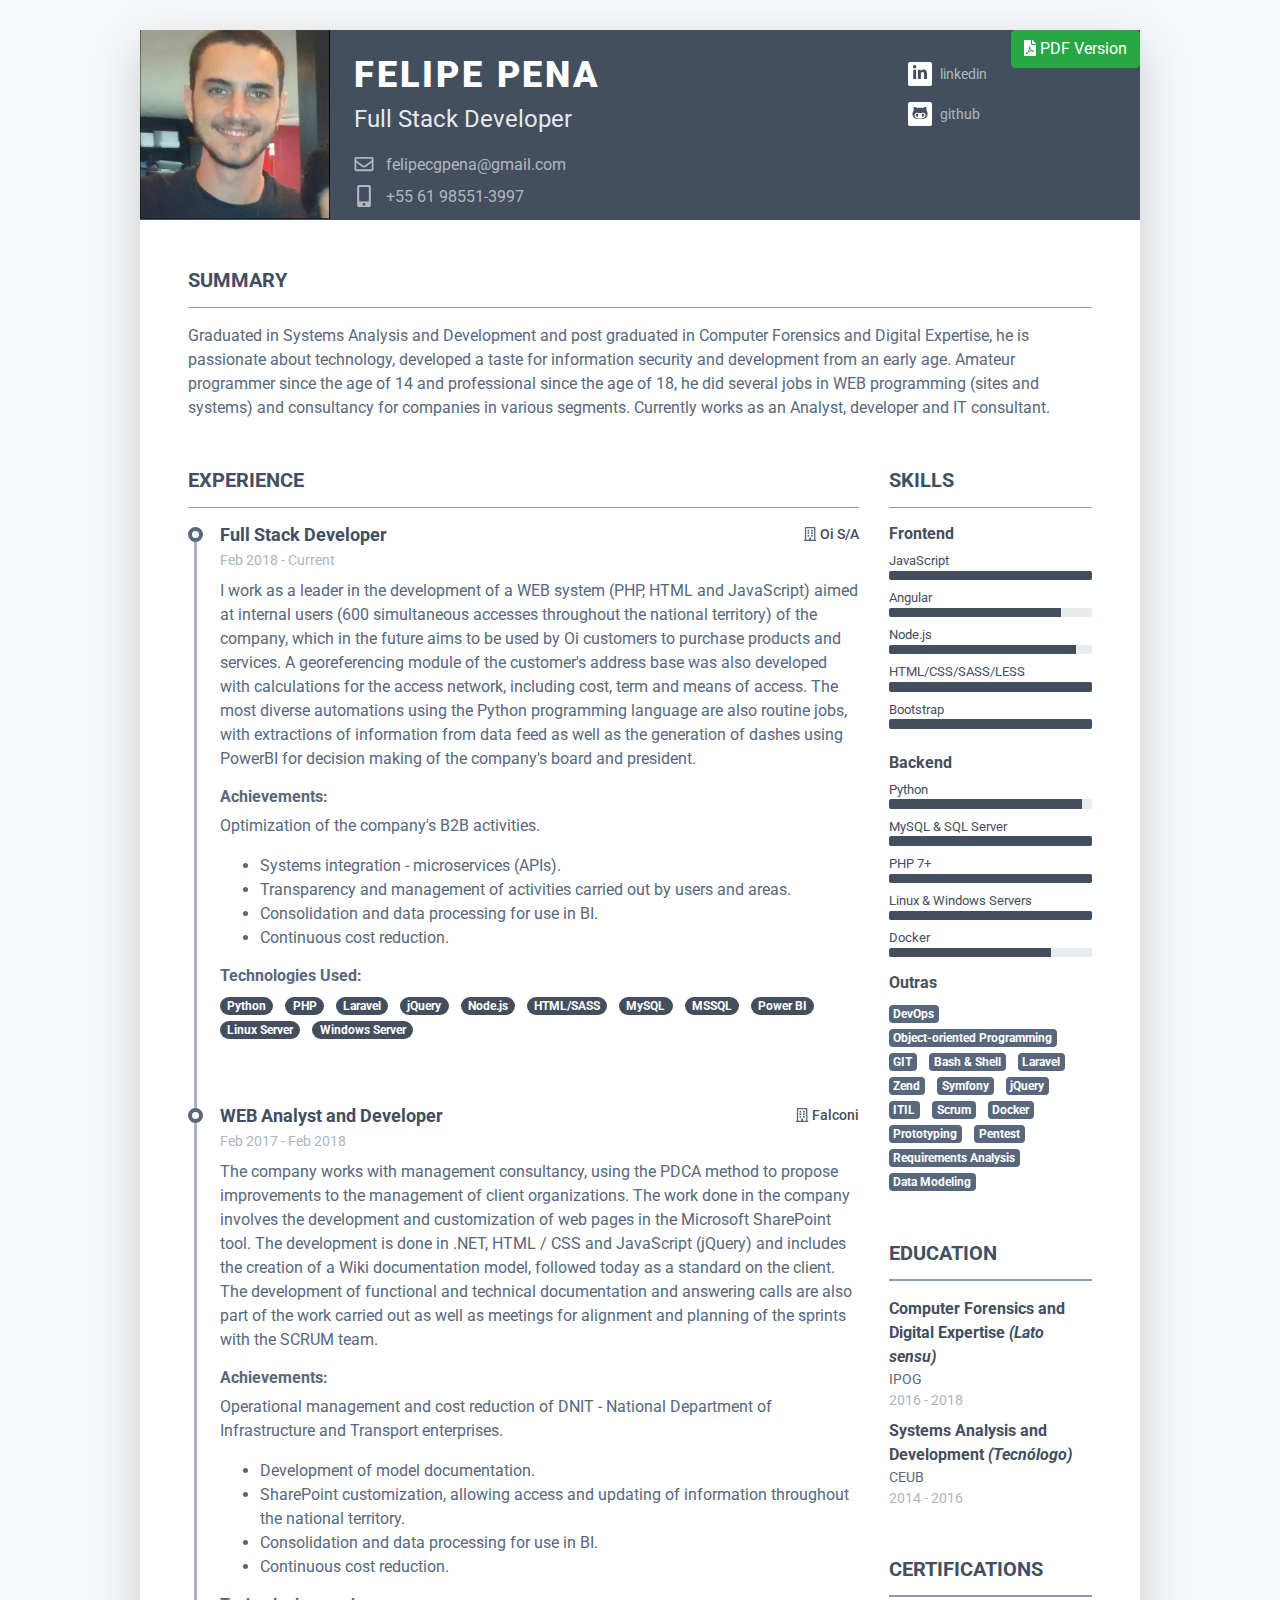
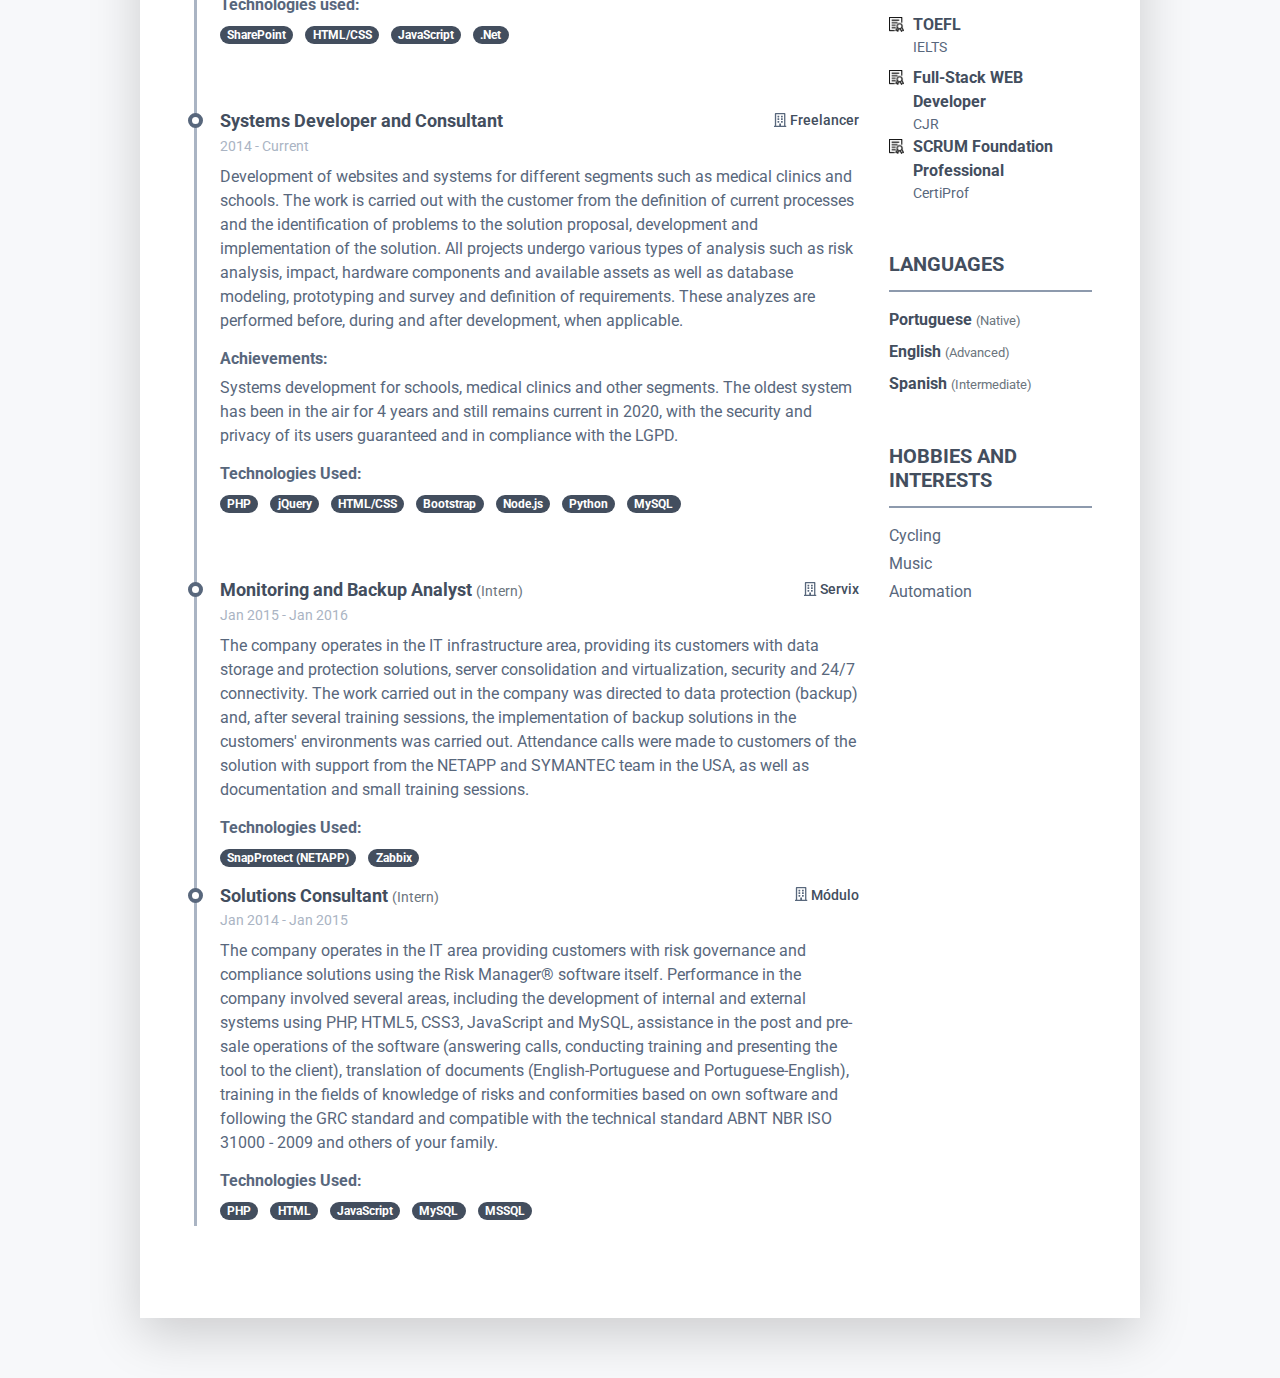
==== index_en.html @ a61c94fe "added english cv" ====
<!DOCTYPE html>
<html lang="en">

<head>
  <title>Felipe Pena -  Full Stack Developer</title>

  <meta charset="utf-8">
  <meta http-equiv="X-UA-Compatible" content="IE=edge">
  <meta name="viewport" content="width=device-width, initial-scale=1.0">
  <link rel="shortcut icon" href=".ico">

  <!-- Google Font -->
  <link href="https://fonts.googleapis.com/css?family=Roboto:300,400,500,700,900" rel="stylesheet">

  <!-- FontAwesome JS-->
  <script defer src="assets/fontawesome/js/all.min.js"></script>

  <!-- Theme CSS -->
  <link id="theme-style" rel="stylesheet" href="assets/css/pillar-1.css">

  <style>
    .img-cert {
      width: 15px;
      padding-bottom: 10px;
    }
  </style>

</head>

<body>

  <article class="resume-wrapper text-center position-relative">
    <!-- <select class="selectpicker" data-width="fit">
      <option data-content='<span class="flag-icon flag-icon-us"></span> English'>English</option>
      <option  data-content='<span class="flag-icon flag-icon-mx"></span> Español'>Español</option>
    </select> -->
    <div class="resume-wrapper-inner mx-auto text-left bg-white shadow-lg">
      <header class="resume-header pt-4 pt-md-0">
        <div class="media flex-column flex-md-row">
          <img class="mr-3 img-fluid picture mx-auto" src="assets/images/profile.jpg" alt="">
          <div class="media-body p-4 d-flex flex-column flex-md-row mx-auto mx-lg-0">
            <div class="primary-info">
              <h1 class="name mt-0 mb-1 text-white text-uppercase">Felipe Pena</h1>
              <div class="title mb-3">Full Stack Developer</div>
              <ul class="list-unstyled">
                <li class="mb-2">
                  <a href='mailto:felipecgpena@gmail.com?subject=[Curriculum] Contact &body=Write here the reason for your contact...' target='_blank'>
                    <i class="far fa-envelope fa-fw mr-2"data-fa-transform="grow-3"></i> felipecgpena@gmail.com
                  </a>
                </li>
                <li>
                  <a href="#">
                    <i class="fas fa-mobile-alt fa-fw mr-2" data-fa-transform="grow-6"></i> +55 61 98551-3997
                  </a>
                </li>
              </ul>
            </div>
            <!--//primary-info-->
            <div class="secondary-info ml-md-auto mt-2">
              <!-- <ul class="resume-social list-unstyled" style="position: absolute;margin-top: 4em;margin-left: 35em;"> -->
              <ul class="resume-social list-unstyled">
                <li class="mb-3"><a href="https://www.linkedin.com/in/felipe-pena-bb5931125/" target="_blank"><span class="fa-container text-center mr-2"><i class="fab fa-linkedin-in fa-fw"></i></span>linkedin</a></li>
                <li class="mb-3"><a href="https://github.com/devcentre" target="_blank"><span class="fa-container text-center mr-2"><i class="fab fa-github-alt fa-fw"></i></span>github</a></li>
                <!-- <li class="mb-3"><a href="#"><span class="fa-container text-center mr-2"><i class="fab fa-codepen fa-fw"></i></span>codepen.io/username/</a></li> -->
                <!-- <li><a href="#"><span class="fa-container text-center mr-2"><i class="fas fa-globe"></i></span>yourwebsite.com</a></li> -->
              </ul>
            </div>
            <!--//secondary-info-->

          </div>
          <!--//media-body-->
          <div class='buttonDownload float-right'>
            <button type='submit' class='btn btn-success ' onclick='window.open("FelipePena-CV.pdf")'><i class='fas fa-file-pdf'></i> PDF Version</button>
          </div>
          <!--//media-->
        </div>

      </header>
      <div class="resume-body p-5">
        <section class="resume-section summary-section mb-5">
          <h2 class="resume-section-title text-uppercase font-weight-bold pb-3 mb-3">Summary</h2>
          <div class="resume-section-content">
            <p class="mb-0 ">
              Graduated in Systems Analysis and Development and post graduated in Computer Forensics and Digital Expertise,
              he is passionate about technology, developed a taste for information security and development from an early age.
              Amateur programmer since the age of 14 and professional since the age of 18, he did several jobs in WEB
              programming (sites and systems) and consultancy for companies in various segments. Currently works as an Analyst,
              developer and IT consultant.
            </p>
          </div>
        </section>
        <!--//summary-section-->
        <div class="row">
          <div class="col-lg-9">
            <section class="resume-section experience-section mb-5">
              <h2 class="resume-section-title text-uppercase font-weight-bold pb-3 mb-3">EXPERIENCE</h2>
              <div class="resume-section-content">
                <div class="resume-timeline position-relative">
                  <article class="resume-timeline-item position-relative pb-5">

                    <div class="resume-timeline-item-header mb-2">
                      <div class="d-flex flex-column flex-md-row">
                        <h3 class="resume-position-title font-weight-bold mb-1">Full Stack Developer</h3>
                        <div class="resume-company-name ml-auto"><i class="far fa-building"></i> <a href='https://www.oi.com.br/' target='_blank'>Oi S/A</a></div>
                      </div>
                      <!--//row-->
                      <div class="resume-position-time">Feb 2018 - Current</div>
                    </div>
                    <!--//resume-timeline-item-header-->
                    <div class="resume-timeline-item-desc">
                      <p>
                        I work as a leader in the development of a WEB system (PHP, HTML and JavaScript) aimed at
                        internal users (600 simultaneous accesses throughout the national territory) of the company,
                        which in the future aims to be used by Oi customers to purchase products and services.
                        A georeferencing module of the customer's address base was also developed with calculations
                        for the access network, including cost, term and means of access. The most diverse automations
                        using the Python programming language are also routine jobs, with extractions of information from
                        data feed as well as the generation of dashes using PowerBI for decision making of the company's
                        board and president.
                      </p>
                      <h4 class="resume-timeline-item-desc-heading font-weight-bold">Achievements:</h4>
                      <p>Optimization of the company's B2B activities.</p>
                      <ul>
                        <li>Systems integration - microservices (APIs).</li>
                        <li>Transparency and management of activities carried out by users and areas.</li>
                        <li>Consolidation and data processing for use in BI.</li>
                        <li>Continuous cost reduction.</li>
                      </ul>
                      <h4 class="resume-timeline-item-desc-heading font-weight-bold">Technologies Used:</h4>
                      <ul class="list-inline">
                        <li class="list-inline-item"><span class="badge badge-primary badge-pill">Python</span></li>
                        <li class="list-inline-item"><span class="badge badge-primary badge-pill">PHP</span></li>
                        <li class="list-inline-item"><span class="badge badge-primary badge-pill">Laravel</span></li>
                        <li class="list-inline-item"><span class="badge badge-primary badge-pill">jQuery</span></li>
                        <li class="list-inline-item"><span class="badge badge-primary badge-pill">Node.js</span></li>
                        <li class="list-inline-item"><span class="badge badge-primary badge-pill">HTML/SASS</span></li>
                        <li class="list-inline-item"><span class="badge badge-primary badge-pill">MySQL</span></li>
                        <li class="list-inline-item"><span class="badge badge-primary badge-pill">MSSQL</span></li>
                        <li class="list-inline-item"><span class="badge badge-primary badge-pill">Power BI</span></li>
                        <li class="list-inline-item"><span class="badge badge-primary badge-pill">Linux Server</span></li>
                        <li class="list-inline-item"><span class="badge badge-primary badge-pill">Windows Server</span></li>
                      </ul>
                    </div>
                    <!--//resume-timeline-item-desc-->

                  </article>
                  <!--//resume-timeline-item-->

                  <article class="resume-timeline-item position-relative pb-5">

                    <div class="resume-timeline-item-header mb-2">
                      <div class="d-flex flex-column flex-md-row">
                        <h3 class="resume-position-title font-weight-bold mb-1">WEB Analyst and Developer</h3>
                        <div class="resume-company-name ml-auto"><i class="far fa-building"></i> <a href='https://falconi.com' target='_blank'>Falconi</a></div>
                      </div>
                      <!--//row-->
                      <div class="resume-position-time">Feb 2017 - Feb 2018</div>
                    </div>
                    <!--//resume-timeline-item-header-->
                    <div class="resume-timeline-item-desc">
                      <p>
                        The company works with management consultancy, using the PDCA method to propose improvements to
                        the management of client organizations. The work done in the company involves the development and
                        customization of web pages in the Microsoft SharePoint tool. The development is done in .NET, HTML / CSS
                        and JavaScript (jQuery) and includes the creation of a Wiki documentation model, followed today as a
                        standard on the client. The development of functional and technical documentation and answering calls
                        are also part of the work carried out as well as meetings for alignment and planning of the sprints
                        with the SCRUM team.
                      </p>
                      <!-- <p>Lorem ipsum dolor sit amet, consectetuer adipiscing elit. Aenean commodo ligula eget dolor. Aenean massa. Cum sociis natoque penatibus et magnis dis parturient montes.</p> -->
                      <h4 class="resume-timeline-item-desc-heading font-weight-bold">Achievements:</h4>
                      <p>Operational management and cost reduction of DNIT - National Department of Infrastructure and Transport enterprises.</p>
                      <ul>
                        <li>Development of model documentation.</li>
                        <li>SharePoint customization, allowing access and updating of information throughout the national territory.</li>
                        <li>Consolidation and data processing for use in BI.</li>
                        <li>Continuous cost reduction.</li>
                      </ul>
                      <h4 class="resume-timeline-item-desc-heading font-weight-bold">Technologies used:</h4>
                      <ul class="list-inline">
                        <li class="list-inline-item"><span class="badge badge-primary badge-pill">SharePoint</span></li>
                        <li class="list-inline-item"><span class="badge badge-primary badge-pill">HTML/CSS</span></li>
                        <li class="list-inline-item"><span class="badge badge-primary badge-pill">JavaScript</span></li>
                        <li class="list-inline-item"><span class="badge badge-primary badge-pill">.Net</span></li>
                        <!-- <li class="list-inline-item"><span class="badge badge-primary badge-pill"></span></li> -->
                        <!-- <li class="list-inline-item"><span class="badge badge-primary badge-pill">HTML/SASS</span></li> -->
                      </ul>
                    </div>
                    <!--//resume-timeline-item-desc-->

                  </article>
                  <!--//resume-timeline-item-->

                  <article class="resume-timeline-item position-relative pb-5">

                    <div class="resume-timeline-item-header mb-2">
                      <div class="d-flex flex-column flex-md-row">
                        <h3 class="resume-position-title font-weight-bold mb-1">Systems Developer and Consultant</h3>
                        <div class="resume-company-name ml-auto"><i class="far fa-building"></i> <a href='#'>Freelancer</a></div>
                      </div>
                      <!--//row-->
                      <div class="resume-position-time">2014 - Current</div>
                    </div>
                    <!--//resume-timeline-item-header-->
                    <div class="resume-timeline-item-desc">
                      <p>
                        Development of websites and systems for different segments such as medical clinics and schools.
                        The work is carried out with the customer from the definition of current processes and the
                        identification of problems to the solution proposal, development and implementation of the solution.
                        All projects undergo various types of analysis such as risk analysis, impact, hardware components and
                        available assets as well as database modeling, prototyping and survey and definition of requirements.
                        These analyzes are performed before, during and after development, when applicable.
                      </p>
                      <h4 class="resume-timeline-item-desc-heading font-weight-bold">Achievements:</h4>
                      <p>
                        Systems development for schools, medical clinics and other segments.
                        The oldest system has been in the air for 4 years and still remains current in 2020,
                        with the security and privacy of its users guaranteed and in compliance with the LGPD.
                      </p>
                      <h4 class="resume-timeline-item-desc-heading font-weight-bold">Technologies Used:</h4>
                      <ul class="list-inline">
                        <li class="list-inline-item"><span class="badge badge-primary badge-pill">PHP</span></li>
                        <li class="list-inline-item"><span class="badge badge-primary badge-pill">jQuery</span></li>
                        <li class="list-inline-item"><span class="badge badge-primary badge-pill">HTML/CSS</span></li>
                        <li class="list-inline-item"><span class="badge badge-primary badge-pill">Bootstrap</span></li>
                        <li class="list-inline-item"><span class="badge badge-primary badge-pill">Node.js</span></li>
                        <li class="list-inline-item"><span class="badge badge-primary badge-pill">Python</span></li>
                        <li class="list-inline-item"><span class="badge badge-primary badge-pill">MySQL</span></li>
                      </ul>
                    </div>
                    <!--//resume-timeline-item-desc-->

                  </article>
                  <!--//resume-timeline-item-->

                  <article class="resume-timeline-item position-relative">

                    <div class="resume-timeline-item-header mb-2">
                      <div class="d-flex flex-column flex-md-row">
                        <h3 class="resume-position-title font-weight-bold mb-1">Monitoring and Backup Analyst <small class="text-muted">(Intern)</small></h3>
                        <div class="resume-company-name ml-auto"><i class="far fa-building"></i> <a href='http://servix.com/' target='_blank'>Servix</a></div>
                      </div>
                      <!--//row-->
                      <div class="resume-position-time">Jan 2015 - Jan 2016</div>
                    </div>
                    <!--//resume-timeline-item-header-->
                    <div class="resume-timeline-item-desc">
                      <p>
                        The company operates in the IT infrastructure area, providing its customers with data storage
                        and protection solutions, server consolidation and virtualization, security and 24/7 connectivity.
                        The work carried out in the company was directed to data protection (backup) and, after several training
                        sessions, the implementation of backup solutions in the customers' environments was carried out.
                        Attendance calls were made to customers of the solution with support from the NETAPP and SYMANTEC
                        team in the USA, as well as documentation and small training sessions.
                      </p>
                      <h4 class="resume-timeline-item-desc-heading font-weight-bold">Technologies Used:</h4>
                      <ul class="list-inline">
                        <li class="list-inline-item"><span class="badge badge-primary badge-pill">SnapProtect (NETAPP)</span></li>
                        <li class="list-inline-item"><span class="badge badge-primary badge-pill">Zabbix</span></li>
                        <li class="list-inline-item"><span class="badge badge-primary badge-pill"></span></li>
                        <!-- <li class="list-inline-item"><span class="badge badge-primary badge-pill">HTML/LESS</span></li> -->
                        <!-- <li class="list-inline-item"><span class="badge badge-primary badge-pill">MongoDB</span></li> -->
                      </ul>
                    </div>
                    <!--//resume-timeline-item-desc-->

                  </article>
                  <!--//resume-timeline-item-->

                  <article class="resume-timeline-item position-relative">

                    <div class="resume-timeline-item-header mb-2">
                      <div class="d-flex flex-column flex-md-row">
                        <h3 class="resume-position-title font-weight-bold mb-1">Solutions Consultant <small class="text-muted">(Intern)</small></h3>
                        <div class="resume-company-name ml-auto"><i class="far fa-building"></i> <a href='https://www.modulo.com.br/' target='_blank'>Módulo</a></div>
                      </div>
                      <!--//row-->
                      <div class="resume-position-time">Jan 2014 - Jan 2015</div>
                    </div>
                    <!--//resume-timeline-item-header-->
                    <div class="resume-timeline-item-desc">
                      <p>
                        The company operates in the IT area providing customers with risk governance and compliance solutions
                        using the Risk Manager® software itself. Performance in the company involved several areas, including
                        the development of internal and external systems using PHP, HTML5, CSS3, JavaScript and MySQL, assistance
                        in the post and pre-sale operations of the software (answering calls, conducting training and presenting
                        the tool to the client), translation of documents (English-Portuguese and Portuguese-English), training
                        in the fields of knowledge of risks and conformities based on own software and following the GRC standard
                        and compatible with the technical standard ABNT NBR ISO 31000 - 2009 and others of your family.
                      </p>
                      <h4 class="resume-timeline-item-desc-heading font-weight-bold">Technologies Used:</h4>
                      <ul class="list-inline">
                        <li class="list-inline-item"><span class="badge badge-primary badge-pill">PHP</span></li>
                        <li class="list-inline-item"><span class="badge badge-primary badge-pill">HTML</span></li>
                        <li class="list-inline-item"><span class="badge badge-primary badge-pill">JavaScript</span></li>
                        <li class="list-inline-item"><span class="badge badge-primary badge-pill">MySQL</span></li>
                        <li class="list-inline-item"><span class="badge badge-primary badge-pill">MSSQL</span></li>
                        <!-- <li class="list-inline-item"><span class="badge badge-primary badge-pill">HTML/LESS</span></li> -->
                        <!-- <li class="list-inline-item"><span class="badge badge-primary badge-pill">MongoDB</span></li> -->
                      </ul>
                    </div>
                    <!--//resume-timeline-item-desc-->

                  </article>
                  <!--//resume-timeline-item-->


                </div>
                <!--//resume-timeline-->






              </div>
            </section>
            <!--//experience-section-->
          </div>
          <div class="col-lg-3">
            <section class="resume-section skills-section mb-5">
              <h2 class="resume-section-title text-uppercase font-weight-bold pb-3 mb-3">Skills</h2>
              <div class="resume-section-content">
                <div class="resume-skill-item">
                  <h4 class="resume-skills-cat font-weight-bold">Frontend</h4>
                  <ul class="list-unstyled mb-4">

                    <!-- <li class="mb-2">
								            <div class="resume-skill-name">Python</div>
									        <div class="progress resume-progress">
											    <div class="progress-bar theme-progress-bar-dark" role="progressbar" style="width: 95%" aria-valuenow="25" aria-valuemin="0" aria-valuemax="100"></div>
											</div>
								        </li> -->
                    <li class="mb-2">
                      <div class="resume-skill-name">JavaScript</div>
                      <div class="progress resume-progress">
                        <div class="progress-bar theme-progress-bar-dark" role="progressbar" style="width: 100%" aria-valuenow="25" aria-valuemin="0" aria-valuemax="100"></div>
                      </div>
                    </li>
                    <li class="mb-2">
                      <div class="resume-skill-name">Angular</div>
                      <div class="progress resume-progress">
                        <div class="progress-bar theme-progress-bar-dark" role="progressbar" style="width: 85%" aria-valuenow="25" aria-valuemin="0" aria-valuemax="100"></div>
                      </div>
                    </li>
                    </li>
                    <li class="mb-2">
                      <div class="resume-skill-name">Node.js</div>
                      <div class="progress resume-progress">
                        <div class="progress-bar theme-progress-bar-dark" role="progressbar" style="width: 92%" aria-valuenow="25" aria-valuemin="0" aria-valuemax="100"></div>
                      </div>
                    </li>
                    <li class="mb-2">
                      <div class="resume-skill-name">HTML/CSS/SASS/LESS</div>
                      <div class="progress resume-progress">
                        <div class="progress-bar theme-progress-bar-dark" role="progressbar" style="width: 100%" aria-valuenow="25" aria-valuemin="0" aria-valuemax="100"></div>
                      </div>
                    </li>
                    <li class="mb-2">
                      <div class="resume-skill-name">Bootstrap</div>
                      <div class="progress resume-progress">
                        <div class="progress-bar theme-progress-bar-dark" role="progressbar" style="width: 100%" aria-valuenow="25" aria-valuemin="0" aria-valuemax="100"></div>
                      </div>
                    </li>
                  </ul>
                </div>
                <!--//resume-skill-item-->

                <div class="resume-skill-item">
                  <h4 class="resume-skills-cat font-weight-bold">Backend</h4>
                  <ul class="list-unstyled">
                    <li class="mb-2">
                      <div class="resume-skill-name">Python </div>
                      <div class="progress resume-progress">
                        <div class="progress-bar theme-progress-bar-dark" role="progressbar" style="width: 95%" aria-valuenow="25" aria-valuemin="0" aria-valuemax="100"></div>
                      </div>
                    </li>
                    <li class="mb-2">
                      <div class="resume-skill-name">MySQL &amp; SQL Server</div>
                      <div class="progress resume-progress">
                        <div class="progress-bar theme-progress-bar-dark" role="progressbar" style="width:100%" aria-valuenow="25" aria-valuemin="0" aria-valuemax="100"></div>
                      </div>
                    </li>
                    <li class="mb-2">
                      <div class="resume-skill-name">PHP 7+</div>
                      <div class="progress resume-progress">
                        <div class="progress-bar theme-progress-bar-dark" role="progressbar" style="width: 100%" aria-valuenow="25" aria-valuemin="0" aria-valuemax="100"></div>
                      </div>
                    </li>
                    <li class="mb-2">
                      <div class="resume-skill-name">Linux &amp; Windows Servers</div>
                      <div class="progress resume-progress">
                        <div class="progress-bar theme-progress-bar-dark" role="progressbar" style="width: 100%" aria-valuenow="25" aria-valuemin="0" aria-valuemax="100"></div>
                      </div>
                    </li>
                    <li class="mb-2">
                      <div class="resume-skill-name">Docker</div>
                      <div class="progress resume-progress">
                        <div class="progress-bar theme-progress-bar-dark" role="progressbar" style="width: 80%" aria-valuenow="25" aria-valuemin="0" aria-valuemax="100"></div>
                      </div>
                    </li>
                  </ul>
                </div>
                <!--//resume-skill-item-->

                <div class="resume-skill-item">
                  <h4 class="resume-skills-cat font-weight-bold">Outras</h4>
                  <ul class="list-inline">
                    <li class="list-inline-item"><span class="badge badge-secondary">DevOps</span></li>
                    <li class="list-inline-item"><span class="badge badge-secondary">Object-oriented Programming</span></li>
                    <li class="list-inline-item"><span class="badge badge-secondary">GIT</span></li>
                    <li class="list-inline-item"><span class="badge badge-secondary">Bash & Shell</span></li>
                    <li class="list-inline-item"><span class="badge badge-secondary">Laravel</span></li>
                    <li class="list-inline-item"><span class="badge badge-secondary">Zend</span></li>
                    <li class="list-inline-item"><span class="badge badge-secondary">Symfony</span></li>
                    <li class="list-inline-item"><span class="badge badge-secondary">jQuery</span></li>
                    <li class="list-inline-item"><span class="badge badge-secondary">ITIL</span></li>
                    <li class="list-inline-item"><span class="badge badge-secondary">Scrum</span></li>
                    <li class="list-inline-item"><span class="badge badge-secondary">Docker</span></li>
                    <li class="list-inline-item"><span class="badge badge-secondary">Prototyping</span></li>
                    <li class="list-inline-item"><span class="badge badge-secondary">Pentest</span></li>
                    <li class="list-inline-item"><span class="badge badge-secondary">Requirements Analysis</span></li>
                    <li class="list-inline-item"><span class="badge badge-secondary">Data Modeling</span></li>


                    <!-- <li class="list-inline-item"><span class="badge badge-light">Shopify</span></li> -->
                  </ul>
                </div>
                <!--//resume-skill-item-->
              </div>
              <!--resume-section-content-->
            </section>
            <!--//skills-section-->
            <section class="resume-section education-section mb-5">
              <h2 class="resume-section-title text-uppercase font-weight-bold pb-3 mb-3">Education</h2>
              <div class="resume-section-content">
                <ul class="list-unstyled">
                  <li class="mb-2">
                    <div class="resume-degree font-weight-bold">Computer Forensics and Digital Expertise <i>(Lato sensu)</i></div>
                    <div class="resume-degree-org">IPOG</div>
                    <div class="resume-degree-time">2016 - 2018</div>
                  </li>
                  <li>
                    <div class="resume-degree font-weight-bold">Systems Analysis and Development <i>(Tecnólogo)</i></div>
                    <div class="resume-degree-org">CEUB</div>
                    <div class="resume-degree-time">2014 - 2016</div>
                  </li>
                </ul>
              </div>
            </section>
            <!--//education-section-->
            <section class="resume-section reference-section mb-5">
              <h2 class="resume-section-title text-uppercase font-weight-bold pb-3 mb-3">Certifications</h2>
              <div class="resume-section-content">
                <ul class="list-unstyled resume-awards-list">
                  <li class="mb-2 pl-4 position-relative">
                    <i class="resume-award-icon position-absolute" data-fa-transform="shrink-2"><img class='img-cert' src='assets/images/cert.png' /></i>
                    <div class="resume-award-name">TOEFL</div>
                    <div class="resume-award-desc">IELTS</div>
                  </li>
                  <li class="mb-0 pl-4 position-relative">
                    <i class="resume-award-icon position-absolute" data-fa-transform="shrink-2"><img class='img-cert' src='assets/images/cert.png' /></i>
                    <div class="resume-award-name">Full-Stack WEB Developer</div>
                    <div class="resume-award-desc">CJR</div>
                  </li>
                  <li class="mb-0 pl-4 position-relative">
                    <i class="resume-award-icon position-absolute" data-fa-transform="shrink-2"><img class='img-cert' src='assets/images/cert.png' /></i>
                    <div class="resume-award-name">SCRUM Foundation Professional</div>
                    <div class="resume-award-desc">CertiProf</div>
                  </li>
                </ul>
              </div>
            </section>
            <!--//interests-section-->
            <section class="resume-section language-section mb-5">
              <h2 class="resume-section-title text-uppercase font-weight-bold pb-3 mb-3">Languages</h2>
              <div class="resume-section-content">
                <ul class="list-unstyled resume-lang-list">
                  <!-- <li class="mb-2">
                      <span class="resume-lang-name font-weight-bold">Português</span> <i>(Nativo)</i>
                      <div class="progress resume-progress">
                        <div class="progress-bar theme-progress-bar-dark" role="progressbar" style="width: 100%" aria-valuenow="100" aria-valuemin="0" aria-valuemax="100"></div>
                      </div>
                    </li>
                    <li class="mb-2">
                      <span class="resume-lang-name font-weight-bold">Inglês</span> <i>(Avançado)</i>
                      <div class="progress resume-progress">
                        <div class="progress-bar theme-progress-bar-dark" role="progressbar" style="width: 100%" aria-valuenow="25" aria-valuemin="0" aria-valuemax="100"></div>
                      </div>
                    </li>
                    <li class="mb-2">
                      <span class="resume-lang-name font-weight-bold">Espanhol</span> <i>(Intermediário)</i>
                      <div class="progress resume-progress">
                        <div class="progress-bar theme-progress-bar-dark" role="progressbar" style="width: 50%" aria-valuenow="25" aria-valuemin="0" aria-valuemax="100"></div>
                      </div>
                    </li> -->
                  <li class="mb-2"><span class="resume-lang-name font-weight-bold">Portuguese</span> <small class="text-muted font-weight-normal">(Native)</small></li>
                  <li class="mb-2 align-middle"><span class="resume-lang-name font-weight-bold">English</span> <small class="text-muted font-weight-normal">(Advanced)</small></li>
                  <li><span class="resume-lang-name font-weight-bold">Spanish</span> <small class="text-muted font-weight-normal">(Intermediate)</small></li>
                </ul>
              </div>
            </section>
            <!--//language-section-->
            <section class="resume-section interests-section mb-5">
              <h2 class="resume-section-title text-uppercase font-weight-bold pb-3 mb-3">Hobbies and Interests</h2>
              <div class="resume-section-content">
                <ul class="list-unstyled">
                  <li class="mb-1">Cycling</li>
                  <li class="mb-1">Music</li>
                  <li class="mb-1">Automation</li>
                </ul>
              </div>
            </section>
            <!--//interests-section-->

          </div>
        </div>
        <!--//row-->
      </div>
      <!--//resume-body-->


    </div>
  </article>




</body>

</html>
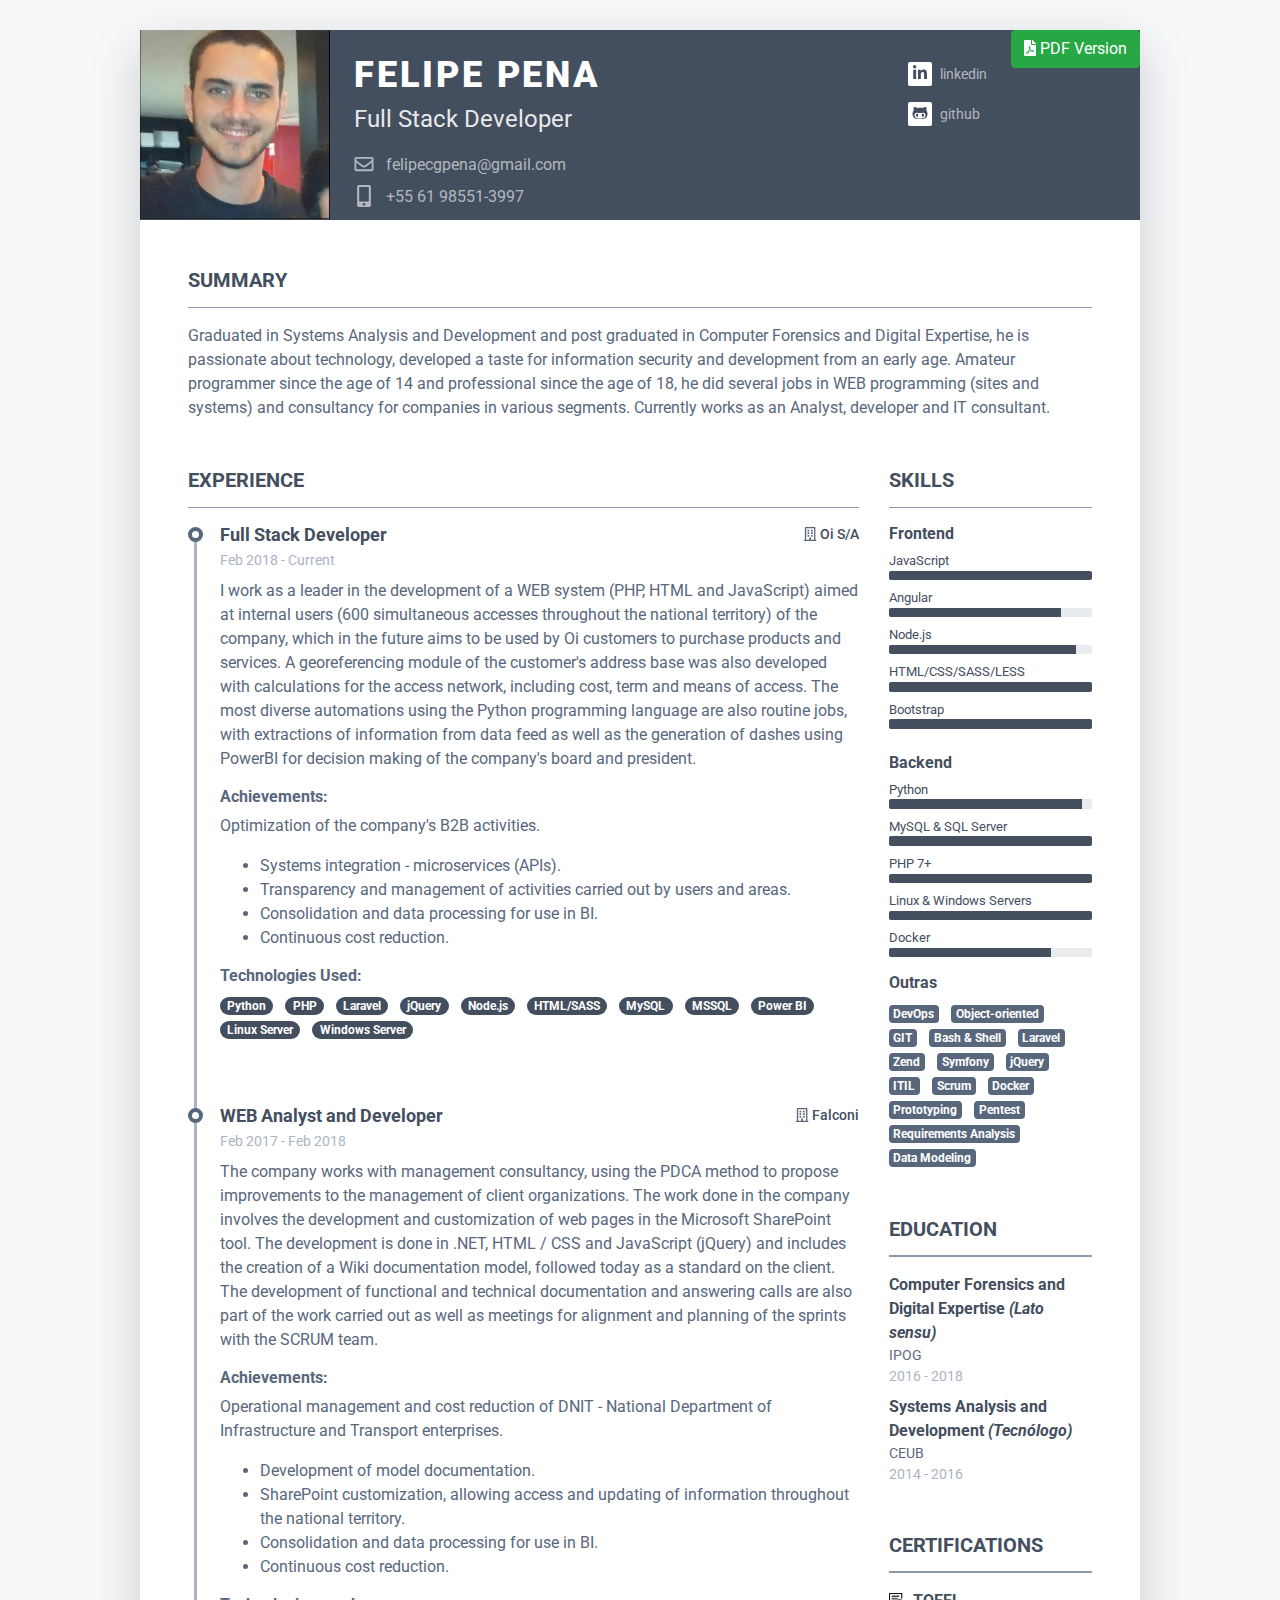
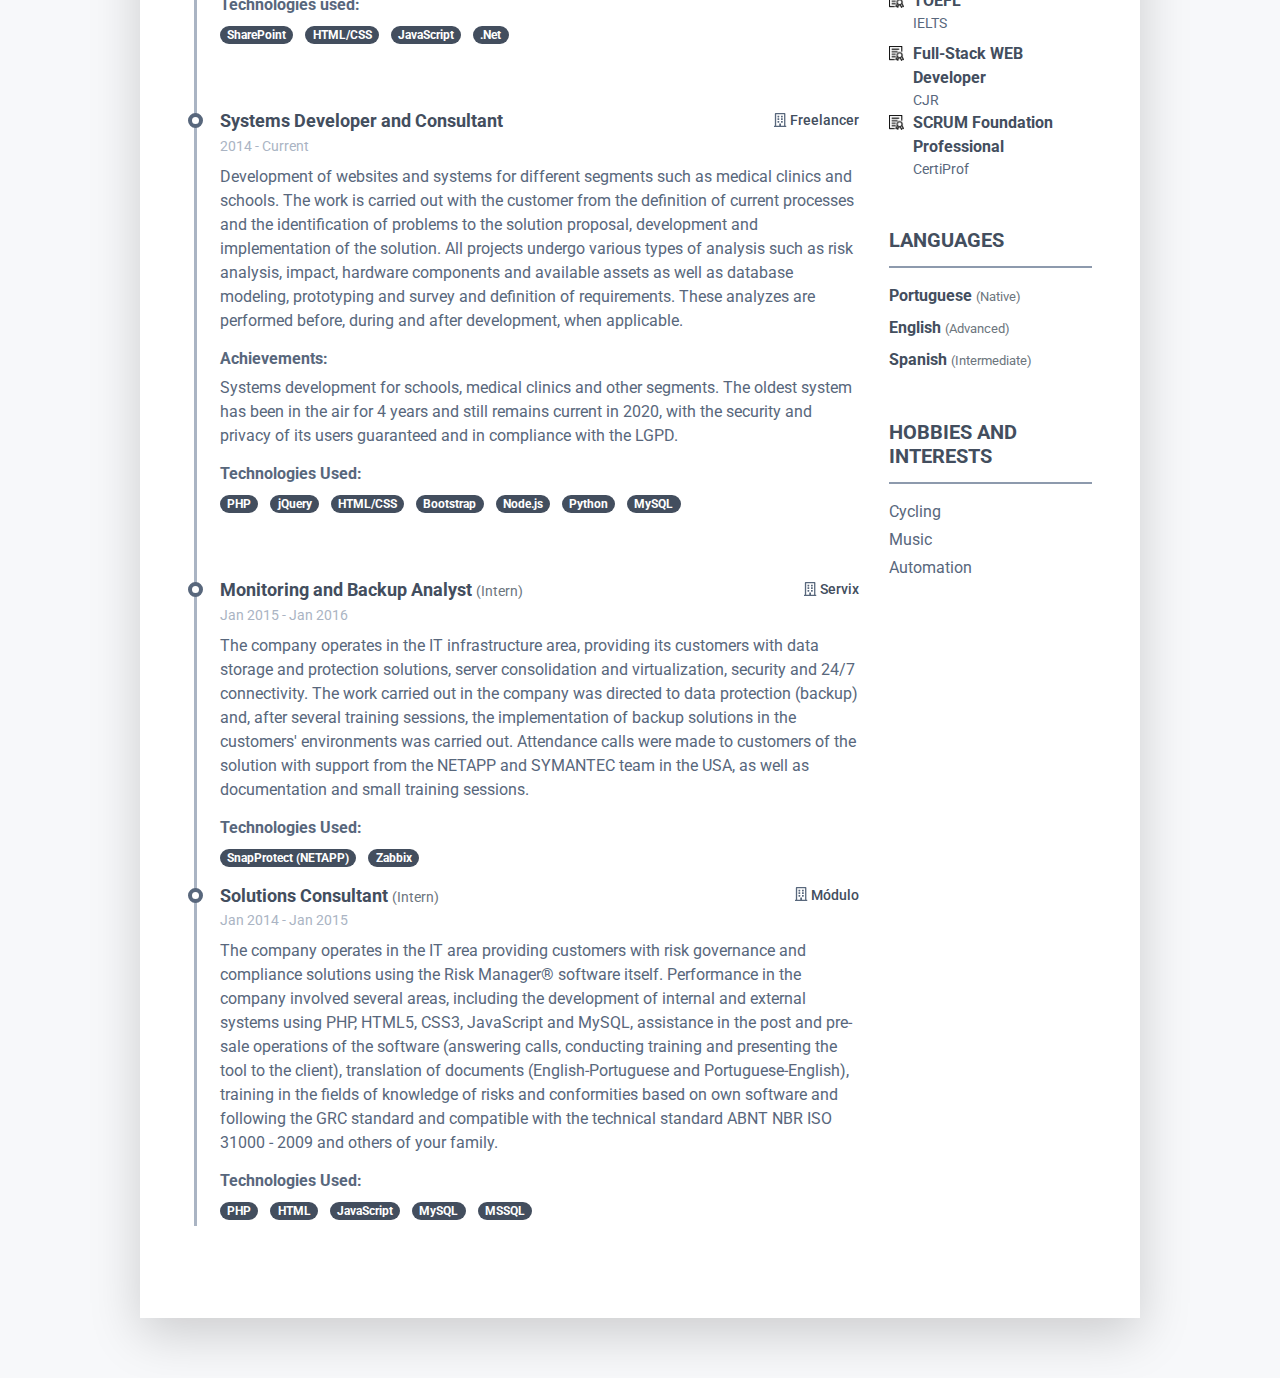
==== commit 633b2365: "minor" ====
--- a/index_en.html
+++ b/index_en.html
@@ -407,7 +407,7 @@
                   <h4 class="resume-skills-cat font-weight-bold">Outras</h4>
                   <ul class="list-inline">
                     <li class="list-inline-item"><span class="badge badge-secondary">DevOps</span></li>
-                    <li class="list-inline-item"><span class="badge badge-secondary">Object-oriented Programming</span></li>
+                    <li class="list-inline-item"><span class="badge badge-secondary">Object-oriented</span></li>
                     <li class="list-inline-item"><span class="badge badge-secondary">GIT</span></li>
                     <li class="list-inline-item"><span class="badge badge-secondary">Bash & Shell</span></li>
                     <li class="list-inline-item"><span class="badge badge-secondary">Laravel</span></li>
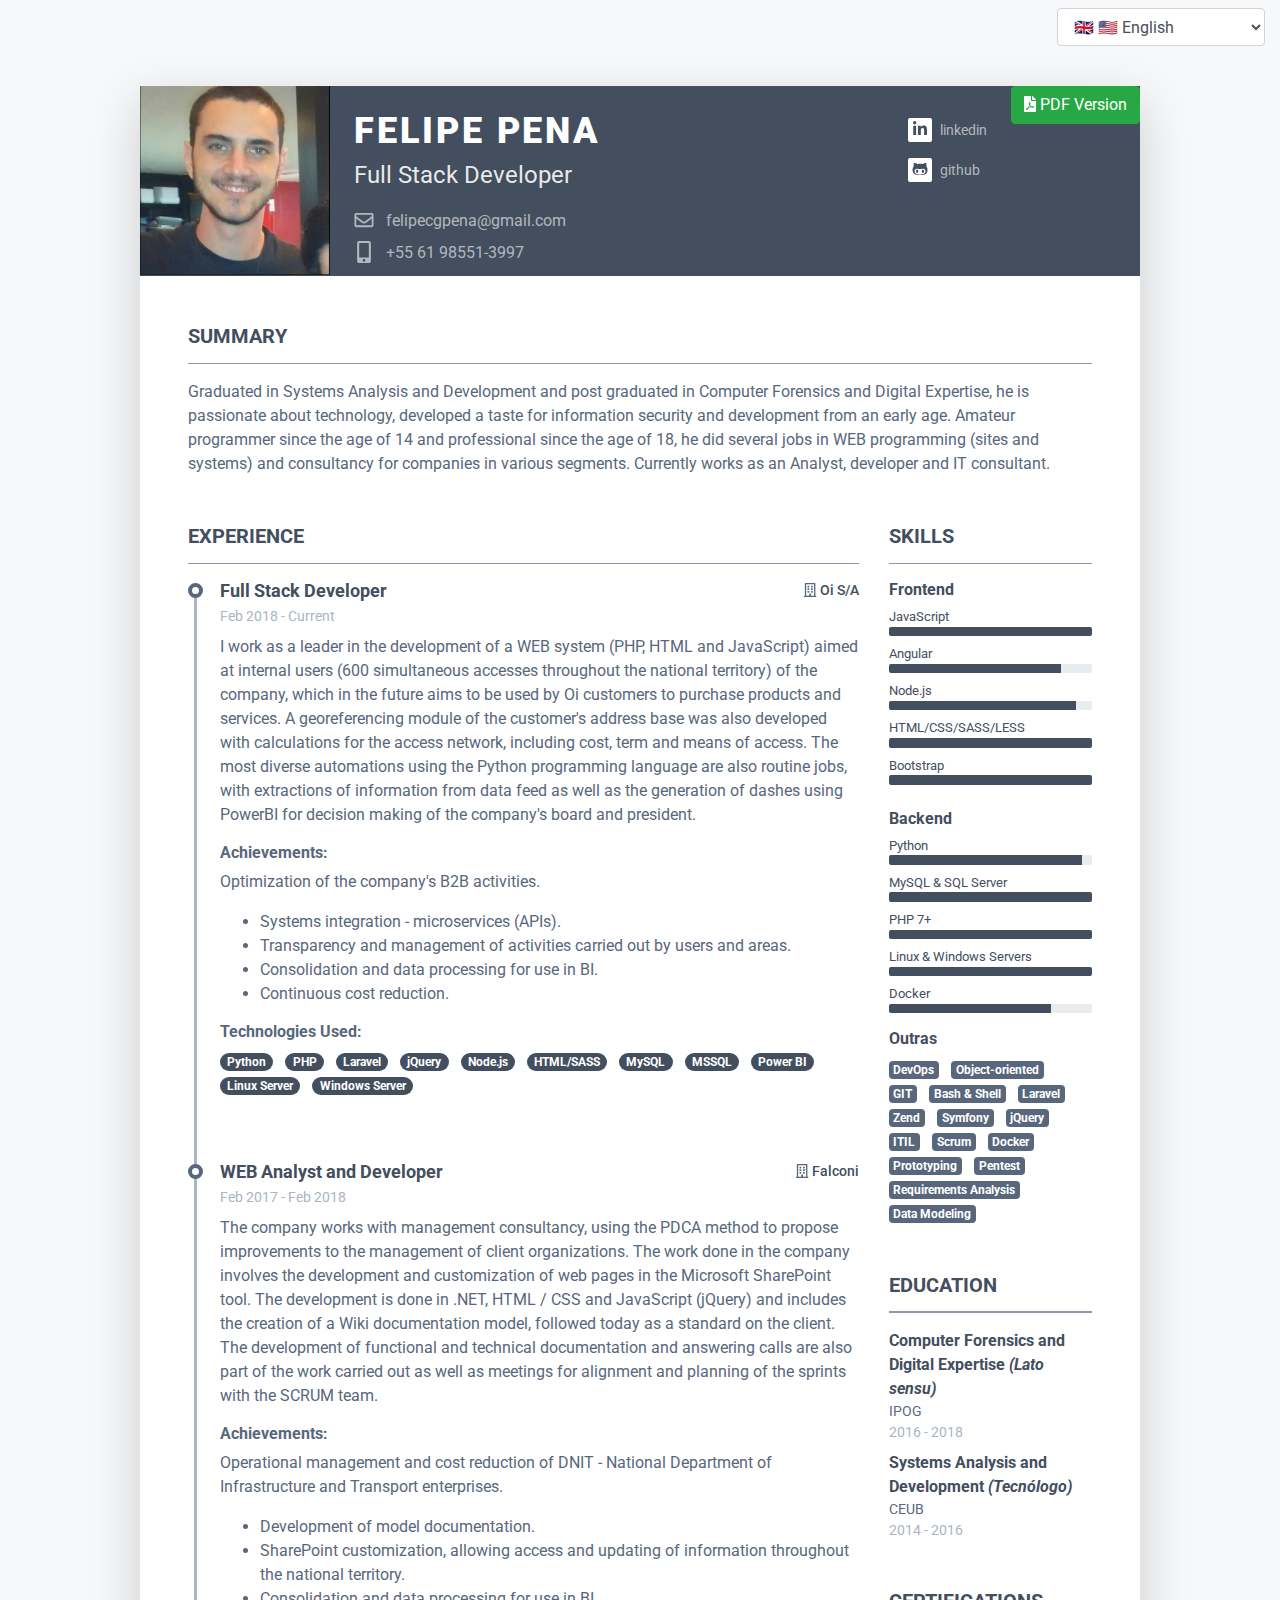
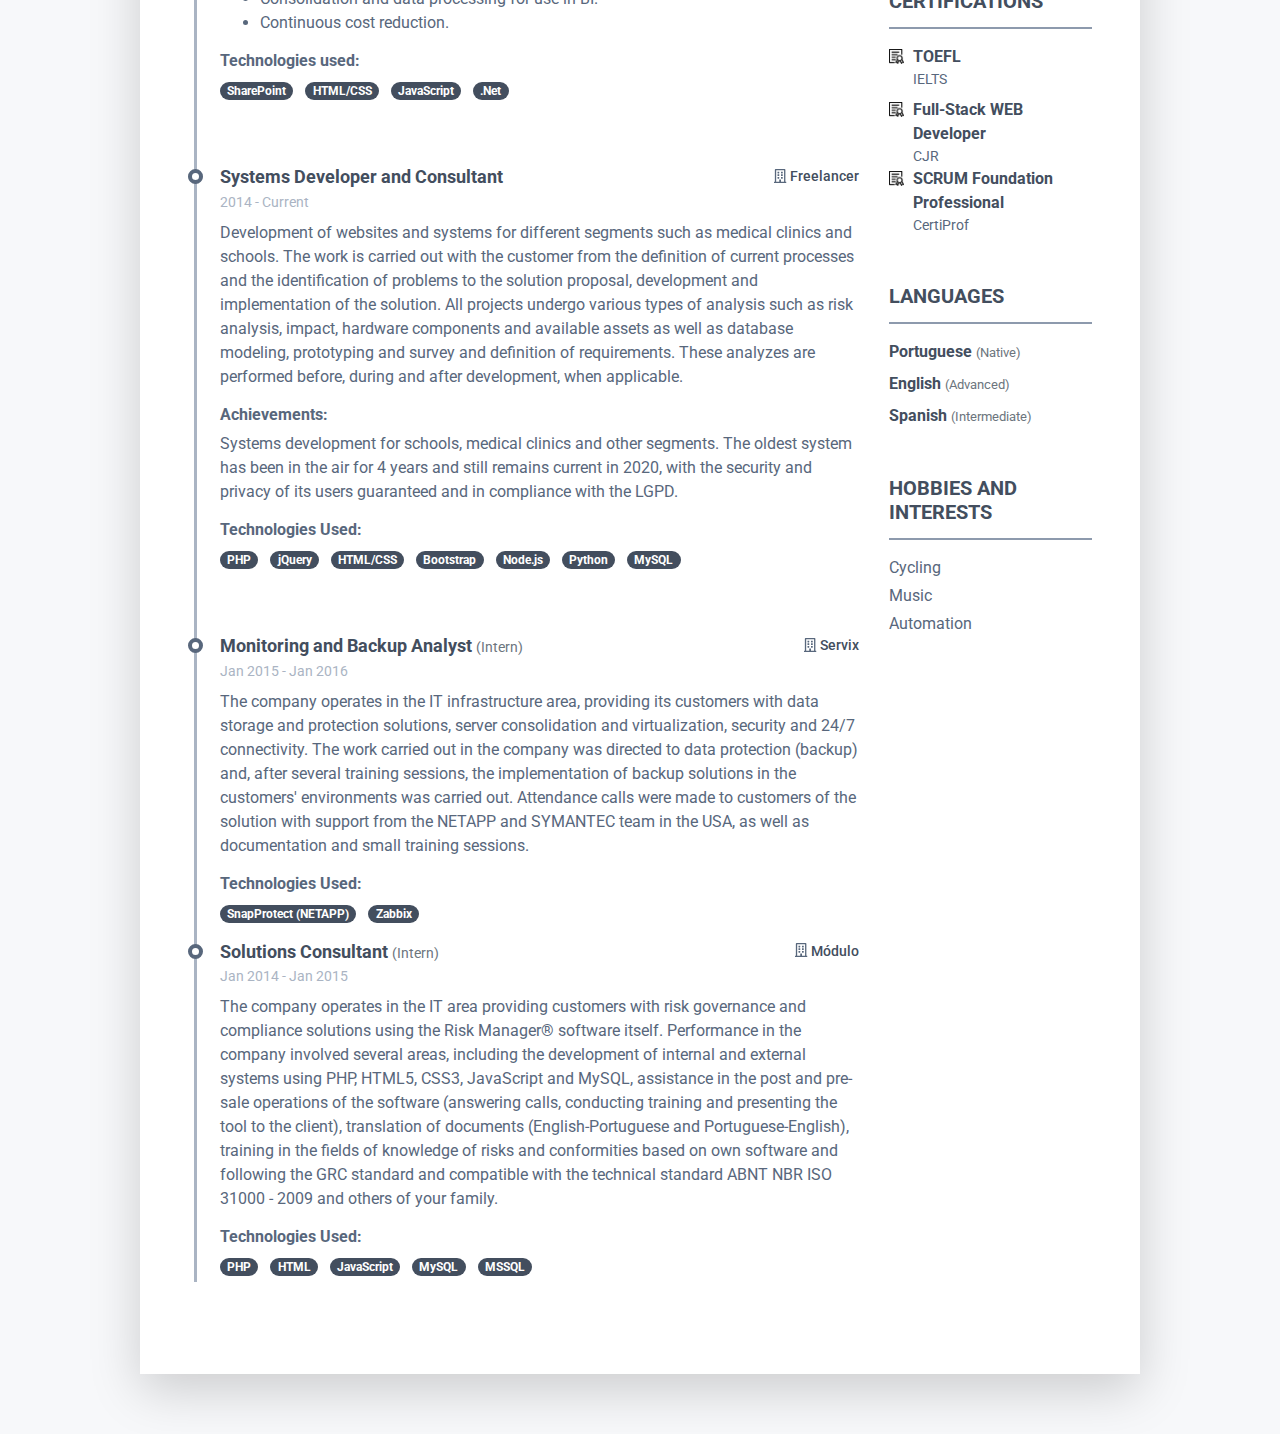
==== commit cad09545: "added english version" ====
--- a/index_en.html
+++ b/index_en.html
@@ -28,12 +28,13 @@
 </head>
 
 <body>
-
+  <div class='container-fluid' style='padding-bottom:2rem'>
+    <select class="form-control col-md-2 float-right mt-2" data-width="fit" id='selectLang'>
+      <option value='pt'>🇧🇷 🇵🇹 Português</option>
+      <option value='en' selected='selected'>🇬🇧 🇺🇸 English</option>
+    </select>
+  </div><br />
   <article class="resume-wrapper text-center position-relative">
-    <!-- <select class="selectpicker" data-width="fit">
-      <option data-content='<span class="flag-icon flag-icon-us"></span> English'>English</option>
-      <option  data-content='<span class="flag-icon flag-icon-mx"></span> Español'>Español</option>
-    </select> -->
     <div class="resume-wrapper-inner mx-auto text-left bg-white shadow-lg">
       <header class="resume-header pt-4 pt-md-0">
         <div class="media flex-column flex-md-row">
@@ -70,7 +71,7 @@
           </div>
           <!--//media-body-->
           <div class='buttonDownload float-right'>
-            <button type='submit' class='btn btn-success ' onclick='window.open("FelipePena-CV.pdf")'><i class='fas fa-file-pdf'></i> PDF Version</button>
+            <button type='submit' class='btn btn-success ' onclick='window.open("FelipePena-CV_EN.pdf")'><i class='fas fa-file-pdf'></i> PDF Version</button>
           </div>
           <!--//media-->
         </div>
@@ -524,6 +525,22 @@
   </article>
 
 
+  <script src="assets/js/jquery.min.js" charset="utf-8" type="text/javascript"></script>
+
+  <script type="text/javascript">
+
+    $('#selectLang').on('change',function(){
+      selectedLang = $(this).val();
+      if(selectedLang == 'pt'){
+        window.location.href='index.html';
+      }
+      // console.log(selectedLang);
+    });
+
+  </script>
+
+
+
 
 
 </body>
